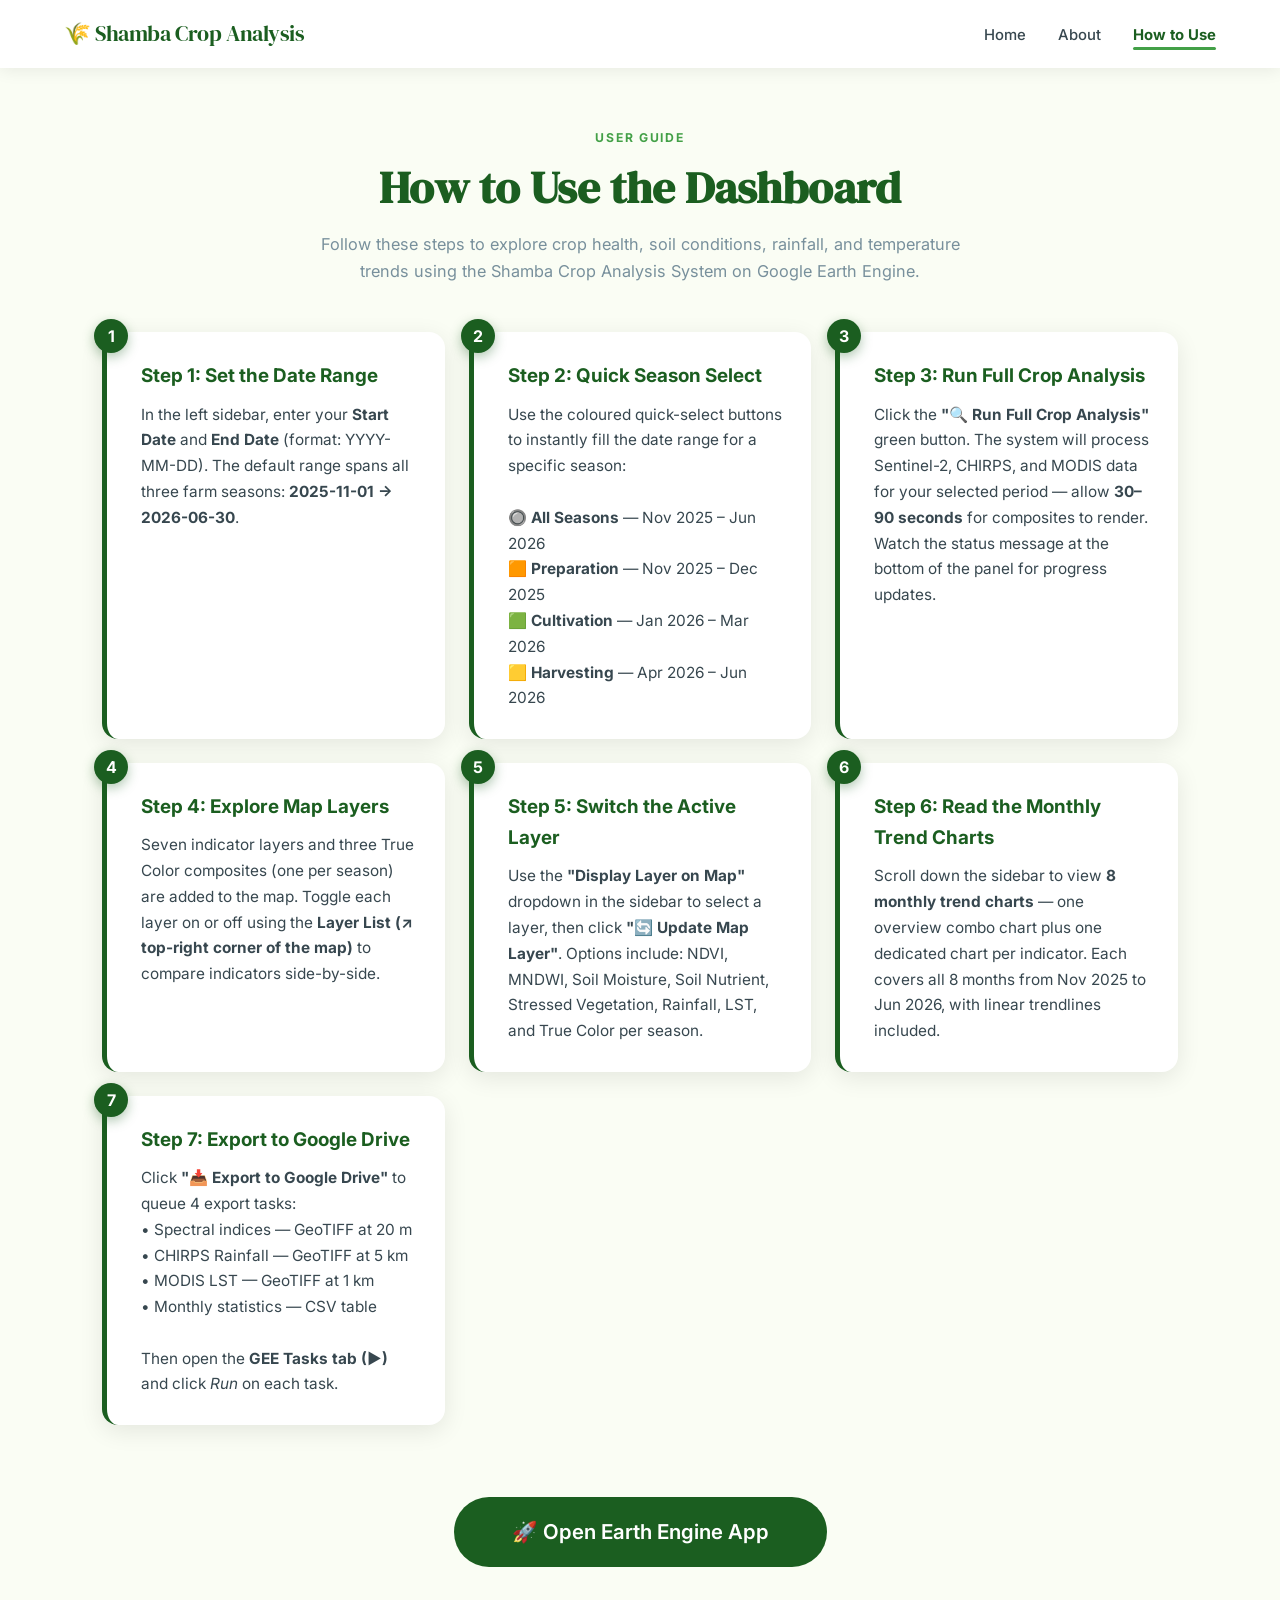
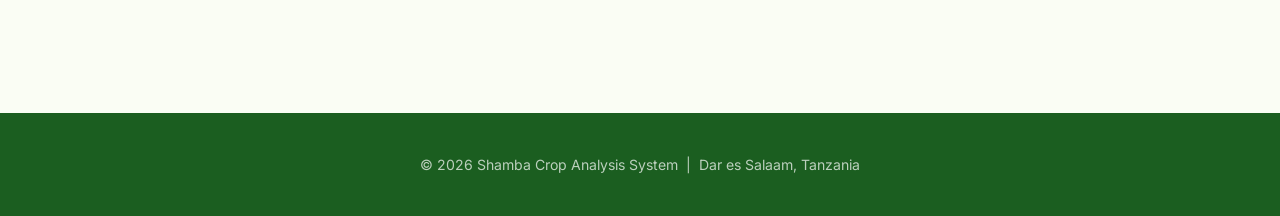
==== app.html @ 199bb8ea "Add files via upload" ====
<!DOCTYPE html>
<html lang="en">
<head>
  <meta charset="UTF-8">
  <meta name="viewport" content="width=device-width, initial-scale=1.0">
  <title>How to Use – Shamba Crop Analysis</title>
  <link rel="preconnect" href="https://fonts.googleapis.com">
  <link href="https://fonts.googleapis.com/css2?family=DM+Serif+Display&family=Inter:wght@400;500;600;700&display=swap" rel="stylesheet">
  <link rel="stylesheet" href="style.css">
</head>
<body>

  <nav class="navbar">
    <div class="logo">🌾 Shamba Crop Analysis</div>
    <ul>
      <li><a href="index.html">Home</a></li>
      <li><a href="about.html">About</a></li>
      <li><a href="app.html" class="active">How to Use</a></li>
    </ul>
  </nav>

  <section class="section page-section">
    <div class="container">

      <span class="section-eyebrow">User Guide</span>
      <h2>How to Use the Dashboard</h2>
      <p class="section-sub">
        Follow these steps to explore crop health, soil conditions, rainfall, and temperature trends
        using the Shamba Crop Analysis System on Google Earth Engine.
      </p>

      <div class="how-to-use">

        <div class="step-card" data-step="1">
          <h3>Step 1: Set the Date Range</h3>
          <p>In the left sidebar, enter your <strong>Start Date</strong> and <strong>End Date</strong>
             (format: YYYY-MM-DD). The default range spans all three farm seasons:
             <strong>2025-11-01 → 2026-06-30</strong>.</p>
        </div>

        <div class="step-card" data-step="2">
          <h3>Step 2: Quick Season Select</h3>
          <p>Use the coloured quick-select buttons to instantly fill the date range for a specific season:<br><br>
             🔘 <strong>All Seasons</strong> — Nov 2025 – Jun 2026<br>
             🟧 <strong>Preparation</strong> — Nov 2025 – Dec 2025<br>
             🟩 <strong>Cultivation</strong> — Jan 2026 – Mar 2026<br>
             🟨 <strong>Harvesting</strong> — Apr 2026 – Jun 2026
          </p>
        </div>

        <div class="step-card" data-step="3">
          <h3>Step 3: Run Full Crop Analysis</h3>
          <p>Click the <strong>"🔍 Run Full Crop Analysis"</strong> green button.
             The system will process Sentinel-2, CHIRPS, and MODIS data for your selected period —
             allow <strong>30–90 seconds</strong> for composites to render. Watch the status
             message at the bottom of the panel for progress updates.</p>
        </div>

        <div class="step-card" data-step="4">
          <h3>Step 4: Explore Map Layers</h3>
          <p>Seven indicator layers and three True Color composites (one per season) are
             added to the map. Toggle each layer on or off using the
             <strong>Layer List (↗ top-right corner of the map)</strong> to compare
             indicators side-by-side.</p>
        </div>

        <div class="step-card" data-step="5">
          <h3>Step 5: Switch the Active Layer</h3>
          <p>Use the <strong>"Display Layer on Map"</strong> dropdown in the sidebar to select
             a layer, then click <strong>"🔄 Update Map Layer"</strong>. Options include:
             NDVI, MNDWI, Soil Moisture, Soil Nutrient, Stressed Vegetation, Rainfall, LST,
             and True Color per season.</p>
        </div>

        <div class="step-card" data-step="6">
          <h3>Step 6: Read the Monthly Trend Charts</h3>
          <p>Scroll down the sidebar to view <strong>8 monthly trend charts</strong> — one
             overview combo chart plus one dedicated chart per indicator. Each covers all
             8 months from Nov 2025 to Jun 2026, with linear trendlines included.</p>
        </div>

        <div class="step-card" data-step="7">
          <h3>Step 7: Export to Google Drive</h3>
          <p>Click <strong>"📥 Export to Google Drive"</strong> to queue 4 export tasks:<br>
             • Spectral indices — GeoTIFF at 20 m<br>
             • CHIRPS Rainfall — GeoTIFF at 5 km<br>
             • MODIS LST — GeoTIFF at 1 km<br>
             • Monthly statistics — CSV table<br><br>
             Then open the <strong>GEE Tasks tab (▶)</strong> and click <em>Run</em> on each task.</p>
        </div>

      </div>

      <!-- Big Launch Button -->
      <div style="text-align:center; margin: 72px 0 56px;">
        <a href="https://loneysafari.users.earthengine.app/view/shambacropanalysis"
           target="_blank"
           class="btn btn-green"
           style="font-size:1.28rem; padding:18px 58px;">
          🚀 Open Earth Engine App
        </a>
      </div>

    </div>
  </section>

  <footer>
    <p>&copy; 2026 Shamba Crop Analysis System &nbsp;|&nbsp; Dar es Salaam, Tanzania</p>
  </footer>

</body>
</html>
---- style.css ----
@import url('https://fonts.googleapis.com/css2?family=DM+Serif+Display&family=Inter:wght@400;500;600;700&display=swap');

/* ── RESET & TOKENS ─────────────────────────── */
* { margin: 0; padding: 0; box-sizing: border-box; }

:root {
  --g900: #1B5E20;
  --g800: #2E7D32;
  --g600: #43A047;
  --g200: #C8E6C9;
  --g50:  #F1F8E9;
  --amber: #E65100;
  --amber-mid: #F57F17;
  --harvest: #F9A825;
  --amber-light: #FFE0B2;
  --blue: #1565C0;
  --red:  #B71C1C;
  --cream: #FAFDF4;
  --white: #fff;
  --text-h: #1B5E20;
  --text-b: #37474F;
  --text-m: #78909C;
  --shadow: 0 6px 24px rgba(0,0,0,0.09);
  --shadow-lg: 0 14px 42px rgba(0,0,0,0.13);
  --radius: 16px;
}

body {
  font-family: 'Inter', 'Segoe UI', system-ui, sans-serif;
  line-height: 1.65;
  color: var(--text-b);
  background: var(--cream);
}

/* ── NAVBAR ─────────────────────────────────── */
.navbar {
  position: fixed; top: 0; width: 100%;
  background: rgba(255,255,255,0.97);
  backdrop-filter: blur(14px);
  box-shadow: 0 2px 16px rgba(0,0,0,0.08);
  padding: 1rem 5%;
  display: flex; justify-content: space-between; align-items: center;
  z-index: 1000;
}
.logo {
  font-family: 'DM Serif Display', Georgia, serif;
  font-size: 1.35rem; color: var(--g900); letter-spacing: -0.02em;
}
.navbar ul { list-style: none; display: flex; gap: 2rem; }
.navbar a {
  text-decoration: none; color: var(--text-b);
  font-weight: 500; font-size: 0.93rem; transition: color 0.2s;
}
.navbar a:hover { color: var(--g900); }
.navbar a.active {
  color: var(--g900); font-weight: 700; position: relative;
}
.navbar a.active::after {
  content: ''; position: absolute; bottom: -6px; left: 0;
  width: 100%; height: 3px; background: var(--g600); border-radius: 2px;
}

/* ── HERO ────────────────────────────────────── */
.hero {
  min-height: 100vh;
  background:
    linear-gradient(158deg,
      rgba(27,94,32,0.97)  0%,
      rgba(46,125,50,0.90) 52%,
      rgba(230,81,0,0.83)  100%
    );
  display: flex; align-items: center; justify-content: center;
  text-align: center; color: white;
  padding: 110px 6% 70px;
  position: relative; overflow: hidden;
}
/* satellite-grid texture */
.hero::before {
  content: ''; position: absolute; inset: 0;
  background-image:
    repeating-linear-gradient(0deg,  transparent, transparent 59px, rgba(255,255,255,0.035) 60px),
    repeating-linear-gradient(90deg, transparent, transparent 59px, rgba(255,255,255,0.035) 60px);
  pointer-events: none;
}
.hero-content { position: relative; z-index: 2; max-width: 920px; }

.hero-eyebrow {
  display: inline-block; font-size: 0.77rem; font-weight: 600;
  letter-spacing: 0.12em; text-transform: uppercase;
  color: rgba(255,255,255,0.72); margin-bottom: 1.3rem;
  padding: 7px 18px; border-radius: 50px;
  border: 1px solid rgba(255,255,255,0.25);
  background: rgba(255,255,255,0.09);
}
.hero h1 {
  font-family: 'DM Serif Display', Georgia, serif;
  font-size: clamp(2.6rem, 5.5vw, 4.2rem);
  line-height: 1.12; margin-bottom: 1.2rem; color: white;
}
.hero h1 .highlight { color: var(--harvest); }
.hero > .hero-content > p {
  font-size: 1.12rem; color: rgba(255,255,255,0.82);
  margin-bottom: 2.2rem; max-width: 660px;
  margin-left: auto; margin-right: auto;
}

/* Season pills */
.season-bar {
  display: flex; align-items: center; justify-content: center;
  gap: 0.7rem; flex-wrap: wrap; margin: 0 auto 2.6rem;
}
.season-pill {
  padding: 10px 22px; border-radius: 50px; font-size: 0.88rem;
  font-weight: 600; line-height: 1.4; text-align: center;
  backdrop-filter: blur(8px); border: 1.5px solid rgba(255,255,255,0.3);
}
.season-pill.prep { background: rgba(230,81,0,0.62);  color: white; }
.season-pill.cult { background: rgba(46,125,50,0.62); color: white; border-color:rgba(255,255,255,0.45); }
.season-pill.harv { background: rgba(249,168,37,0.68);color: white; }
.season-pill small { font-size: 0.77rem; opacity: 0.85; font-weight: 500; }
.season-arrow { color: rgba(255,255,255,0.45); font-size: 1.5rem; }

.btn-group { display: flex; gap: 1rem; justify-content: center; flex-wrap: wrap; }

/* ── BUTTONS ─────────────────────────────────── */
.btn {
  display: inline-block; padding: 13px 34px; font-size: 0.97rem;
  font-weight: 600; border-radius: 50px; text-decoration: none;
  transition: all 0.3s; cursor: pointer; border: none; font-family: inherit;
}
.btn-hero { background: white; color: var(--g900); }
.btn-hero:hover {
  background: var(--harvest); color: white;
  transform: translateY(-3px); box-shadow: 0 10px 28px rgba(0,0,0,0.22);
}
.btn-outline { background: transparent; color: white; border: 2px solid rgba(255,255,255,0.55); }
.btn-outline:hover {
  background: rgba(255,255,255,0.14); border-color: white; transform: translateY(-3px);
}
.btn-green { background: var(--g900); color: white; }
.btn-green:hover {
  background: var(--g800); transform: translateY(-3px);
  box-shadow: 0 10px 28px rgba(27,94,32,0.35);
}
.btn-amber { background: var(--amber); color: white; }
.btn-amber:hover {
  background: var(--amber-mid); transform: translateY(-3px);
  box-shadow: 0 10px 28px rgba(230,81,0,0.35);
}

/* ── SECTION BASE ────────────────────────────── */
.section { padding: 90px 8%; }
.page-section { padding-top: 128px; }
.container { max-width: 1200px; margin: 0 auto; }

.section-eyebrow {
  display: block; font-size: 0.76rem; font-weight: 700;
  letter-spacing: 0.14em; text-transform: uppercase;
  color: var(--g600); margin-bottom: 0.8rem; text-align: center;
}
.section h2 {
  font-family: 'DM Serif Display', Georgia, serif;
  font-size: clamp(1.9rem, 3.5vw, 2.85rem);
  color: var(--text-h); text-align: center; margin-bottom: 1rem; line-height: 1.2;
}
.section-sub {
  text-align: center; font-size: 1.02rem; color: var(--text-m);
  max-width: 680px; margin: 0 auto 3rem;
}

/* ── INDICATORS SECTION ──────────────────────── */
.indicators-section { background: var(--white); }
.indicators-grid {
  display: grid;
  grid-template-columns: repeat(auto-fit, minmax(245px, 1fr));
  gap: 18px; margin-top: 2.5rem;
}
.indicator-card {
  background: var(--g50); border-radius: var(--radius);
  padding: 22px 20px;
  display: flex; flex-direction: column; align-items: flex-start;
  gap: 7px; transition: all 0.25s;
  border: 1px solid rgba(0,0,0,0.04);
}
.indicator-card:hover {
  transform: translateY(-6px);
  box-shadow: var(--shadow-lg); background: white;
}
.ind-icon {
  font-size: 1.9rem; width: 52px; height: 52px;
  display: flex; align-items: center; justify-content: center;
  border-radius: 12px; margin-bottom: 5px;
}
.indicator-card h4 { font-size: 1.1rem; font-weight: 700; color: var(--text-h); }
.indicator-card p  { font-size: 0.9rem; color: var(--text-b); line-height: 1.5; }
.ind-source {
  font-size: 0.73rem; font-weight: 600; color: var(--text-m);
  margin-top: auto; padding-top: 8px;
  border-top: 1px solid var(--g200); width: 100%;
}

/* ── SOURCES SECTION ─────────────────────────── */
.sources-section { background: var(--g900); }
.sources-section .section-eyebrow { color: var(--harvest); }
.sources-section h2 { color: white; }

.sources-grid {
  display: grid; grid-template-columns: repeat(auto-fit, minmax(280px, 1fr));
  gap: 22px; margin-top: 2.5rem;
}
.source-card {
  background: rgba(255,255,255,0.08); border: 1px solid rgba(255,255,255,0.14);
  border-radius: var(--radius); padding: 30px 26px; color: white;
  transition: all 0.25s;
}
.source-card:hover { background: rgba(255,255,255,0.14); transform: translateY(-4px); }
.source-logo { font-size: 2.4rem; margin-bottom: 12px; }
.source-card h4 { font-size: 1.1rem; font-weight: 700; color: var(--harvest); margin-bottom: 8px; }
.source-card p  { font-size: 0.91rem; color: rgba(255,255,255,0.73); line-height: 1.55; }

/* ── CTA SECTION ─────────────────────────────── */
.cta-section {
  background: linear-gradient(135deg, var(--amber) 0%, var(--amber-mid) 100%);
  padding: 90px 8%; text-align: center; color: white;
}
.cta-section h2 {
  font-family: 'DM Serif Display', Georgia, serif;
  font-size: clamp(1.9rem, 3vw, 2.8rem); margin-bottom: 1rem; color: white;
}
.cta-section p { font-size: 1.08rem; color: rgba(255,255,255,0.85); margin-bottom: 2.4rem; }
.cta-section .btn {
  background: white; color: var(--amber);
  font-size: 1.1rem; padding: 16px 52px;
}
.cta-section .btn:hover { background: var(--g900); color: white; }

/* ── STEP CARDS ──────────────────────────────── */
.how-to-use {
  display: grid; grid-template-columns: repeat(auto-fit, minmax(320px, 1fr));
  gap: 24px; margin-top: 2.8rem;
}
.step-card {
  background: white; padding: 28px 26px 28px 34px;
  border-radius: var(--radius); box-shadow: var(--shadow);
  border-left: 5px solid var(--g900);
  transition: all 0.3s; position: relative;
}
.step-card:hover {
  transform: translateY(-7px); box-shadow: var(--shadow-lg);
  border-left-color: var(--g600);
}
.step-card::before {
  content: attr(data-step); position: absolute;
  top: -13px; left: -13px;
  background: var(--g900); color: white;
  width: 34px; height: 34px; border-radius: 50%;
  display: flex; align-items: center; justify-content: center;
  font-weight: 700; font-size: 1rem;
  box-shadow: 0 4px 12px rgba(27,94,32,0.35);
}
.step-card h3 { color: var(--g900); font-size: 1.18rem; margin-bottom: 10px; font-weight: 700; }
.step-card p  { color: var(--text-b); font-size: 0.96rem; line-height: 1.68; }

/* Tips list */
.tips-list { list-style: none; max-width: 800px; margin: 1.2rem auto; display: flex; flex-direction: column; gap: 12px; }
.tips-list li {
  display: flex; align-items: flex-start; gap: 12px;
  font-size: 1rem; color: var(--text-b);
  padding: 14px 18px; background: white; border-radius: 10px;
  box-shadow: var(--shadow);
}
.tips-list li::before {
  content: '✓'; color: var(--g600); font-weight: 700;
  font-size: 1.1rem; flex-shrink: 0; margin-top: 1px;
}

/* ── ABOUT / PROFILE ─────────────────────────── */
.profile-card {
  background: white; border-radius: var(--radius); box-shadow: var(--shadow);
  padding: 36px; display: flex; align-items: center; gap: 36px; margin-bottom: 32px;
}
.profile-photo {
  width: 200px; height: 200px; object-fit: cover;
  border-radius: 50%; border: 5px solid var(--g600); flex-shrink: 0;
}
.profile-placeholder {
  width: 200px; height: 200px; border-radius: 50%;
  border: 5px dashed var(--g200); flex-shrink: 0;
  background: var(--g50); display: flex; align-items: center;
  justify-content: center; font-size: 4rem;
}
.profile-info h3 {
  font-family: 'DM Serif Display', Georgia, serif;
  font-size: 1.9rem; color: var(--text-h); margin-bottom: 4px;
}
.profile-info .role { color: var(--g600); font-weight: 600; margin-bottom: 12px; font-size: 0.97rem; }
.profile-info p { color: var(--text-b); font-size: 0.96rem; line-height: 1.65; margin-bottom: 8px; }

/* Methodology cards */
.method-grid {
  display: grid; grid-template-columns: repeat(auto-fit, minmax(260px, 1fr));
  gap: 20px; margin-top: 2.5rem;
}
.method-card {
  background: var(--g50); border-radius: var(--radius);
  padding: 24px; border-top: 4px solid var(--g600);
  transition: all 0.25s;
}
.method-card:hover { box-shadow: var(--shadow-lg); transform: translateY(-4px); background: white; }
.method-card h4 { color: var(--text-h); font-size: 1.05rem; font-weight: 700; margin-bottom: 8px; }
.method-card p  { color: var(--text-b); font-size: 0.91rem; line-height: 1.6; }

/* ── DOWNLOAD PAGE ───────────────────────────── */
.download-grid {
  display: grid; grid-template-columns: repeat(auto-fit, minmax(280px, 1fr));
  gap: 22px; margin-top: 2.5rem;
}
.download-card {
  background: white; border-radius: var(--radius); box-shadow: var(--shadow);
  padding: 28px; display: flex; flex-direction: column; gap: 12px;
  transition: all 0.25s; border-bottom: 4px solid var(--g600);
}
.download-card:hover { transform: translateY(-5px); box-shadow: var(--shadow-lg); }
.dl-icon { font-size: 2.4rem; }
.download-card h4 { font-size: 1.1rem; font-weight: 700; color: var(--text-h); }
.download-card p  { font-size: 0.91rem; color: var(--text-m); line-height: 1.55; flex-grow: 1; }
.dl-badge {
  display: inline-block; padding: 4px 12px; border-radius: 50px;
  font-size: 0.75rem; font-weight: 700; letter-spacing: 0.06em;
  background: var(--g50); color: var(--g800); border: 1px solid var(--g200);
}

.steps-export { max-width: 720px; margin: 3rem auto 0; counter-reset: export-step; }
.export-step {
  display: flex; gap: 20px; align-items: flex-start;
  padding: 18px 0; border-bottom: 1px solid rgba(0,0,0,0.06);
  counter-increment: export-step;
}
.export-step:last-child { border-bottom: none; }
.export-num {
  flex-shrink: 0; width: 36px; height: 36px; border-radius: 50%;
  background: var(--g900); color: white; font-weight: 700; font-size: 0.95rem;
  display: flex; align-items: center; justify-content: center;
}
.export-step h5 { font-size: 0.97rem; font-weight: 700; color: var(--text-h); margin-bottom: 4px; }
.export-step p  { font-size: 0.91rem; color: var(--text-b); line-height: 1.55; }

/* ── CONTACT FORM ────────────────────────────── */
.contact-form {
  max-width: 680px; margin: 0 auto;
  display: flex; flex-direction: column; gap: 1rem;
}
.contact-form input,
.contact-form textarea,
.contact-form select {
  padding: 14px 18px; border: 1.5px solid #CFD8DC;
  border-radius: 10px; font-size: 0.97rem; font-family: inherit;
  background: white; transition: all 0.25s; color: var(--text-b);
}
.contact-form input:focus,
.contact-form textarea:focus,
.contact-form select:focus {
  outline: none; border-color: var(--g600);
  box-shadow: 0 0 0 4px rgba(67,160,71,0.12);
}
.contact-form textarea { min-height: 140px; resize: vertical; }
.contact-form .form-row { display: grid; grid-template-columns: 1fr 1fr; gap: 1rem; }
.form-label { font-size: 0.83rem; font-weight: 600; color: var(--text-h); margin-bottom: 4px; display: block; }

.contact-info {
  display: grid; grid-template-columns: repeat(auto-fit, minmax(220px, 1fr));
  gap: 18px; max-width: 720px; margin: 2rem auto;
}
.contact-info-card {
  background: white; border-radius: var(--radius); box-shadow: var(--shadow);
  padding: 22px; text-align: center;
}
.ci-icon { font-size: 2rem; margin-bottom: 10px; }
.contact-info-card h5 { font-size: 0.95rem; font-weight: 700; color: var(--text-h); margin-bottom: 5px; }
.contact-info-card p  { font-size: 0.88rem; color: var(--text-m); }

/* ── FOOTER ──────────────────────────────────── */
footer {
  background: var(--g900); color: rgba(255,255,255,0.7);
  text-align: center; padding: 2.5rem 1rem; font-size: 0.88rem;
}
footer a { color: var(--harvest); text-decoration: none; }
footer a:hover { text-decoration: underline; }

/* ── RESPONSIVE ──────────────────────────────── */
@media (max-width: 900px) {
  .navbar { padding: 0.9rem 4%; }
  .navbar ul { gap: 1.2rem; }
  .logo { font-size: 1.1rem; }
  .profile-card { flex-direction: column; text-align: center; gap: 20px; }
  .profile-photo, .profile-placeholder { width: 160px; height: 160px; }
}
@media (max-width: 650px) {
  .navbar ul { gap: 0.8rem; font-size: 0.85rem; }
  .hero { padding: 90px 5% 60px; }
  .section { padding: 70px 5%; }
  .season-arrow { display: none; }
  .how-to-use { grid-template-columns: 1fr; }
  .contact-form .form-row { grid-template-columns: 1fr; }
}
@media (max-width: 420px) {
  .navbar { flex-wrap: wrap; gap: 0.5rem; }
  .hero h1 { font-size: 2.1rem; }
  .indicators-grid { grid-template-columns: 1fr; }
}
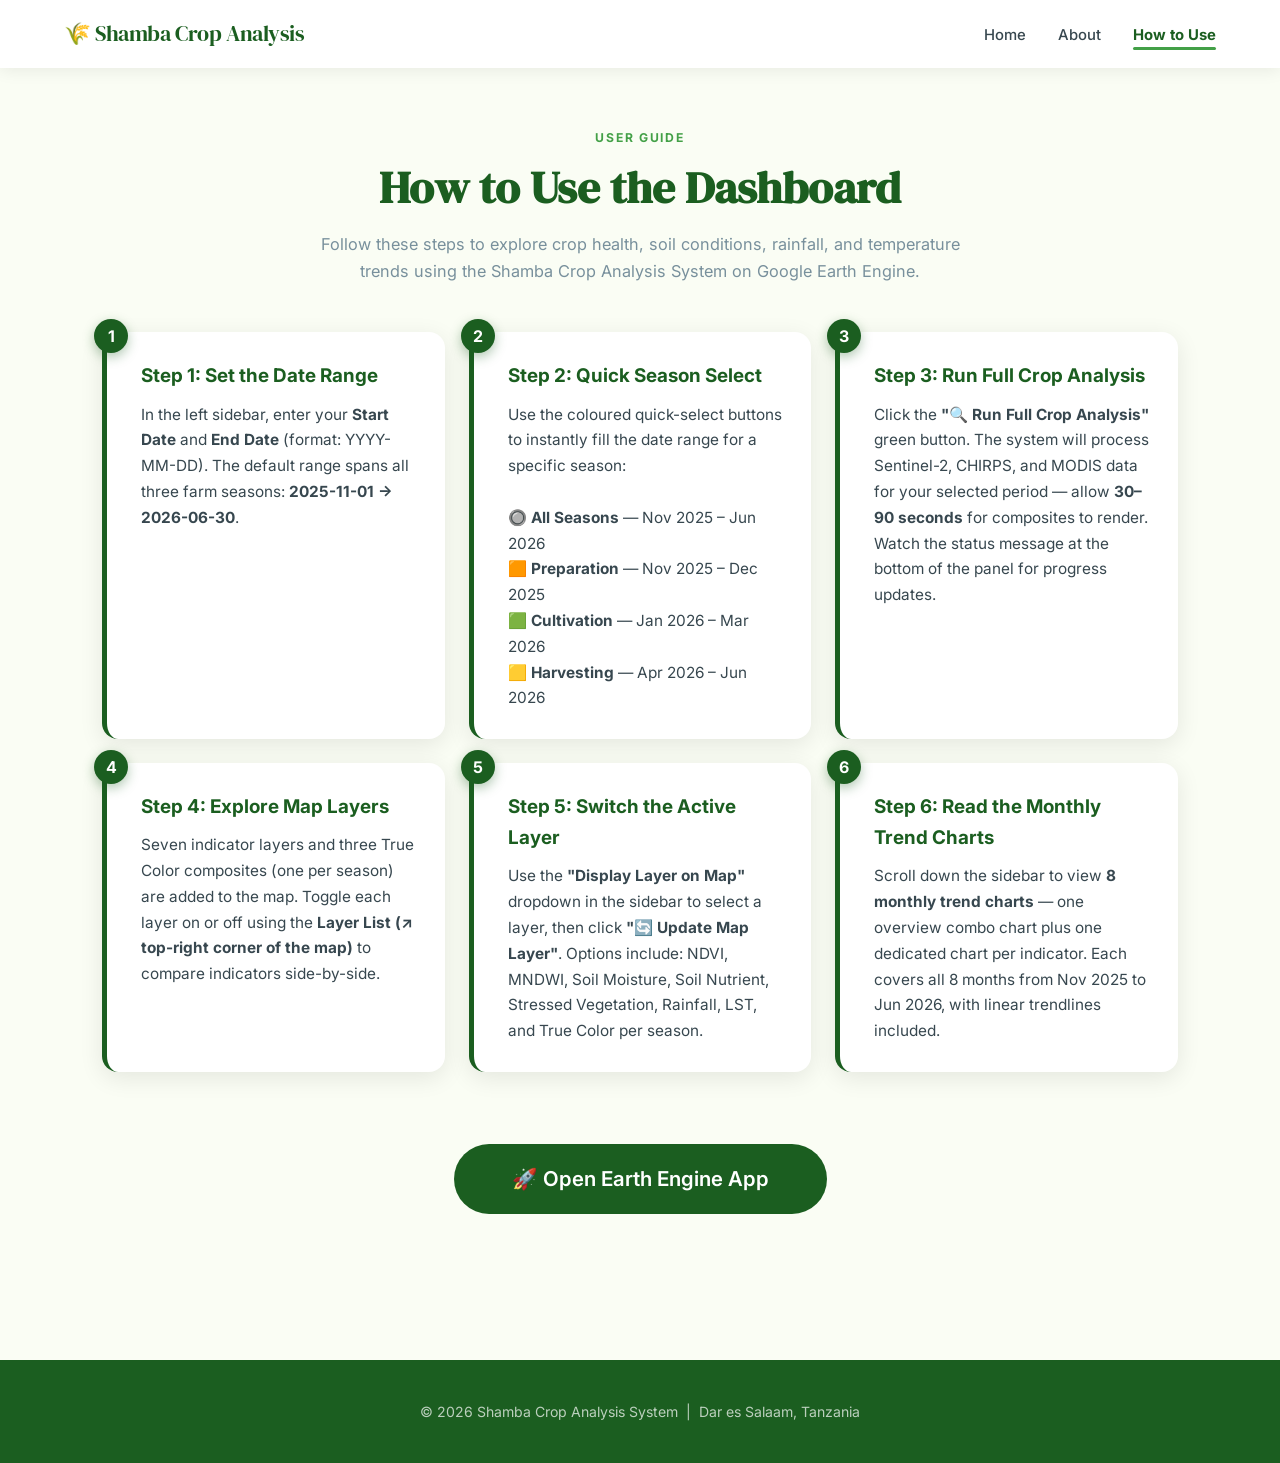
==== commit 6d3b4b69: "Remove export to Google Drive instructions Removed Step 7 export instructions from the app." ====
--- a/app.html
+++ b/app.html
@@ -79,16 +79,6 @@
              8 months from Nov 2025 to Jun 2026, with linear trendlines included.</p>
         </div>
 
-        <div class="step-card" data-step="7">
-          <h3>Step 7: Export to Google Drive</h3>
-          <p>Click <strong>"📥 Export to Google Drive"</strong> to queue 4 export tasks:<br>
-             • Spectral indices — GeoTIFF at 20 m<br>
-             • CHIRPS Rainfall — GeoTIFF at 5 km<br>
-             • MODIS LST — GeoTIFF at 1 km<br>
-             • Monthly statistics — CSV table<br><br>
-             Then open the <strong>GEE Tasks tab (▶)</strong> and click <em>Run</em> on each task.</p>
-        </div>
-
       </div>
 
       <!-- Big Launch Button -->
